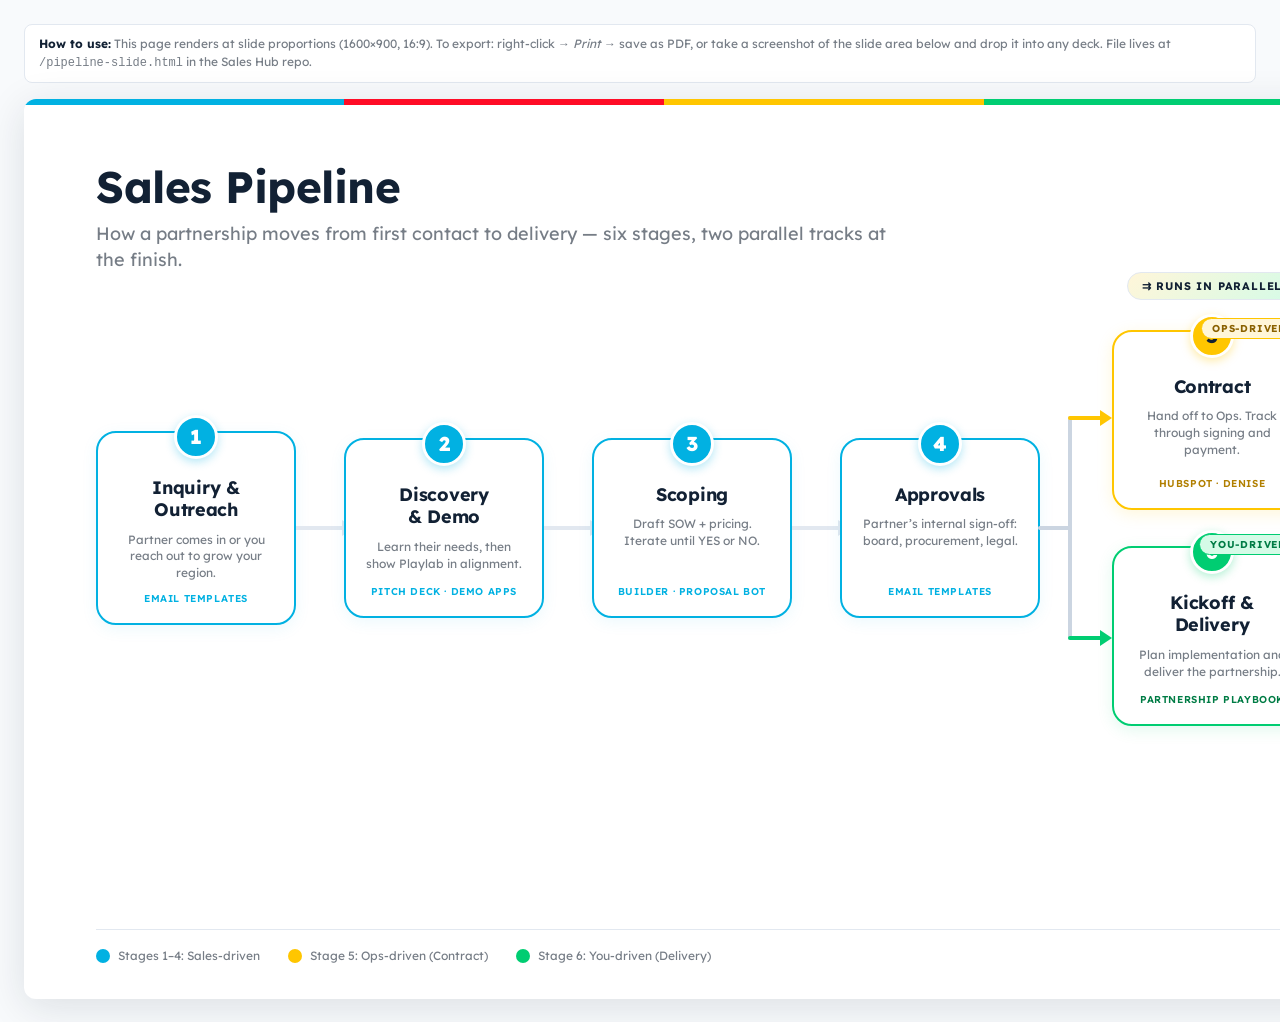
==== pipeline-slide.html @ c50a0f62 "Add slide-ready Sales Pipeline flow chart visual Standalone 1600×900 (16:9) flow chart page for embe" ====
<!DOCTYPE html>
<html lang="en">
<head>
  <meta charset="UTF-8">
  <meta name="viewport" content="width=device-width, initial-scale=1.0">
  <title>Playlab — Sales Pipeline (Slide)</title>
  <link href="https://fonts.googleapis.com/css2?family=Lexend:wght@300;400;500;600;700;800&display=swap" rel="stylesheet">
  <style>
    :root {
      --primary-dark: #122134;
      --secondary-dark: #767D86;
      --secondary-light: #EFF5F5;
      --accent-blue: #01B1E2;
      --accent-green: #00CD72;
      --accent-red: #FF0C26;
      --accent-pink: #F21DB7;
      --accent-gold: #FFC600;
      --accent-gold-light: #FFF6D9;
      --slate-50: #F8FAFC;
      --slate-100: #F1F5F9;
      --slate-200: #E2E8F0;
      --slate-500: #64748B;
      --slate-700: #334155;
    }

    * { box-sizing: border-box; margin: 0; padding: 0; }

    html, body {
      font-family: 'Lexend', sans-serif;
      color: var(--primary-dark);
      background: var(--slate-50);
      min-height: 100vh;
      -webkit-font-smoothing: antialiased;
    }

    .page-chrome {
      max-width: 1800px;
      margin: 0 auto;
      padding: 24px;
    }

    .chrome-note {
      font-size: 12px;
      color: var(--secondary-dark);
      margin-bottom: 16px;
      padding: 10px 14px;
      background: white;
      border: 1px solid var(--slate-200);
      border-radius: 8px;
      line-height: 1.5;
    }
    .chrome-note strong { color: var(--primary-dark); }

    /* 16:9 slide — renders at 1600x900 internally, scales to viewport */
    .slide {
      width: 1600px;
      height: 900px;
      margin: 0 auto;
      background: white;
      position: relative;
      box-shadow: 0 8px 40px rgba(18, 33, 52, 0.12);
      border-radius: 12px;
      padding: 64px 72px;
      overflow: hidden;
    }

    /* Decorative brand bar at top */
    .slide::before {
      content: '';
      position: absolute;
      top: 0;
      left: 0;
      right: 0;
      height: 6px;
      background: linear-gradient(
        to right,
        var(--accent-blue) 0%,
        var(--accent-blue) 20%,
        var(--accent-red) 20%,
        var(--accent-red) 40%,
        var(--accent-gold) 40%,
        var(--accent-gold) 60%,
        var(--accent-green) 60%,
        var(--accent-green) 80%,
        var(--accent-pink) 80%,
        var(--accent-pink) 100%
      );
    }

    /* Header */
    .slide-header {
      display: flex;
      justify-content: space-between;
      align-items: flex-start;
      margin-bottom: 56px;
    }

    .title-block h1 {
      font-size: 44px;
      font-weight: 700;
      letter-spacing: -0.5px;
      color: var(--primary-dark);
      line-height: 1.1;
    }

    .title-block .subtitle {
      font-size: 18px;
      font-weight: 400;
      color: var(--secondary-dark);
      margin-top: 10px;
      max-width: 800px;
      line-height: 1.4;
    }

    /* Playlab multicolor wordmark (recreated in HTML) */
    .logo {
      font-family: 'Lexend', sans-serif;
      font-size: 32px;
      font-weight: 800;
      letter-spacing: -1px;
      line-height: 1;
      display: inline-flex;
      align-items: baseline;
    }
    .logo span {
      mix-blend-mode: multiply;
    }
    .logo .l1 { color: var(--accent-blue); }
    .logo .l2 { color: var(--accent-red); margin-left: -3px; }
    .logo .l3 { color: var(--accent-gold); margin-left: -2px; }
    .logo .l4 { color: var(--accent-green); margin-left: -2px; }
    .logo .l5 { color: var(--accent-blue); margin-left: -3px; }
    .logo .l6 { color: var(--accent-red); margin-left: -2px; }
    .logo .l7 { color: var(--accent-gold); margin-left: -2px; }

    /* Flow chart wrapper */
    .flow {
      position: relative;
      display: flex;
      align-items: center;
      justify-content: flex-start;
      gap: 0;
      margin-bottom: 48px;
    }

    /* Node card */
    .node {
      flex-shrink: 0;
      width: 200px;
      min-height: 180px;
      background: white;
      border: 2.5px solid var(--accent-blue);
      border-radius: 20px;
      padding: 18px 16px;
      display: flex;
      flex-direction: column;
      align-items: center;
      text-align: center;
      position: relative;
      box-shadow: 0 4px 16px rgba(1, 177, 226, 0.08);
      transition: transform 0.2s;
    }

    .node-badge {
      position: absolute;
      top: -18px;
      left: 50%;
      transform: translateX(-50%);
      width: 44px;
      height: 44px;
      border-radius: 50%;
      background: var(--accent-blue);
      color: white;
      font-size: 20px;
      font-weight: 800;
      display: flex;
      align-items: center;
      justify-content: center;
      box-shadow: 0 3px 10px rgba(1, 177, 226, 0.3);
      border: 3px solid white;
    }

    .node-title {
      margin-top: 26px;
      font-size: 18px;
      font-weight: 700;
      color: var(--primary-dark);
      line-height: 1.25;
      letter-spacing: -0.3px;
    }

    .node-desc {
      margin-top: 10px;
      font-size: 12px;
      font-weight: 400;
      color: var(--secondary-dark);
      line-height: 1.4;
    }

    .node-resource {
      margin-top: auto;
      padding-top: 10px;
      font-size: 10px;
      font-weight: 600;
      color: var(--accent-blue);
      text-transform: uppercase;
      letter-spacing: 0.6px;
    }

    /* Stage 5 — orange (ops-driven) */
    .node.ops {
      border-color: var(--accent-gold);
      box-shadow: 0 4px 16px rgba(255, 198, 0, 0.15);
    }
    .node.ops .node-badge {
      background: var(--accent-gold);
      color: var(--primary-dark);
      box-shadow: 0 3px 10px rgba(255, 198, 0, 0.35);
    }
    .node.ops .node-resource { color: #b17f00; }

    /* Stage 6 — green (you-driven) */
    .node.you {
      border-color: var(--accent-green);
      box-shadow: 0 4px 16px rgba(0, 205, 114, 0.12);
    }
    .node.you .node-badge {
      background: var(--accent-green);
      color: white;
      box-shadow: 0 3px 10px rgba(0, 205, 114, 0.3);
    }
    .node.you .node-resource { color: #007c45; }

    /* Horizontal arrow */
    .arrow {
      width: 48px;
      height: 4px;
      background: var(--slate-200);
      position: relative;
      flex-shrink: 0;
    }
    .arrow::after {
      content: '';
      position: absolute;
      right: -10px;
      top: 50%;
      width: 0;
      height: 0;
      border-top: 8px solid transparent;
      border-bottom: 8px solid transparent;
      border-left: 12px solid var(--slate-200);
      transform: translateY(-50%);
    }

    /* Fork container (after stage 4) */
    .fork-wrap {
      position: relative;
      width: 72px;
      height: 400px;
      flex-shrink: 0;
      display: flex;
      align-items: center;
    }

    .fork-wrap svg {
      width: 100%;
      height: 100%;
      overflow: visible;
    }

    /* Parallel column (stages 5 and 6) */
    .parallel {
      display: flex;
      flex-direction: column;
      gap: 36px;
      flex-shrink: 0;
      position: relative;
    }

    .parallel .track-label {
      position: absolute;
      font-size: 10px;
      font-weight: 700;
      letter-spacing: 0.8px;
      text-transform: uppercase;
      padding: 3px 10px;
      border-radius: 12px;
      top: -14px;
      right: 12px;
    }
    .parallel .track-label.ops {
      background: var(--accent-gold-light);
      color: #8a6100;
      border: 1px solid var(--accent-gold);
    }
    .parallel .track-label.you {
      background: #d5fbe7;
      color: #007c45;
      border: 1px solid var(--accent-green);
    }

    /* Parallel callout (below or beside the parallel stages) */
    .parallel-note {
      font-size: 12px;
      color: var(--secondary-dark);
      font-style: italic;
      margin-top: 12px;
      text-align: center;
      max-width: 200px;
    }

    /* Bottom bar — legend / footer */
    .footer {
      position: absolute;
      bottom: 36px;
      left: 72px;
      right: 72px;
      display: flex;
      justify-content: space-between;
      align-items: center;
      padding-top: 18px;
      border-top: 1px solid var(--slate-200);
    }

    .legend {
      display: flex;
      gap: 28px;
      font-size: 12px;
      color: var(--secondary-dark);
    }
    .legend-item {
      display: flex;
      align-items: center;
      gap: 8px;
    }
    .legend-dot {
      width: 14px;
      height: 14px;
      border-radius: 50%;
      flex-shrink: 0;
    }
    .legend-dot.blue { background: var(--accent-blue); }
    .legend-dot.gold { background: var(--accent-gold); }
    .legend-dot.green { background: var(--accent-green); }

    .footer-meta {
      font-size: 11px;
      color: var(--secondary-dark);
      text-align: right;
    }

    /* "Parallel Tracks" label + bracket above stages 5 and 6 */
    .parallel-bracket {
      position: absolute;
      top: -58px;
      left: 0;
      right: 0;
      text-align: center;
    }
    .parallel-bracket-label {
      display: inline-block;
      font-size: 11px;
      font-weight: 700;
      letter-spacing: 0.8px;
      text-transform: uppercase;
      color: var(--primary-dark);
      padding: 6px 14px;
      background: linear-gradient(135deg, var(--accent-gold-light), #d5fbe7);
      border-radius: 20px;
      border: 1px solid var(--slate-200);
    }

    /* Responsive scaling for viewing at smaller sizes */
    @media (max-width: 1700px) {
      .slide {
        transform-origin: top center;
        transform: scale(calc((100vw - 48px) / 1600));
        margin-bottom: calc(900px * (calc((100vw - 48px) / 1600) - 1));
      }
    }
    @media (max-width: 900px) {
      .page-chrome { padding: 12px; }
    }

    /* Print / PDF export — strip chrome */
    @media print {
      .page-chrome { padding: 0; max-width: none; }
      .chrome-note { display: none; }
      .slide {
        box-shadow: none;
        border-radius: 0;
        transform: none;
        margin: 0;
      }
      @page { size: 1600px 900px; margin: 0; }
    }
  </style>
</head>
<body>
  <div class="page-chrome">
    <div class="chrome-note">
      <strong>How to use:</strong> This page renders at slide proportions (1600&times;900, 16:9). To export: right-click &rarr; <em>Print</em> &rarr; save as PDF, or take a screenshot of the slide area below and drop it into any deck. File lives at <code>/pipeline-slide.html</code> in the Sales Hub repo.
    </div>

    <div class="slide">

      <!-- Header -->
      <header class="slide-header">
        <div class="title-block">
          <h1>Sales Pipeline</h1>
          <p class="subtitle">How a partnership moves from first contact to delivery &mdash; six stages, two parallel tracks at the finish.</p>
        </div>
        <div class="logo" aria-label="Playlab">
          <span class="l1">P</span><span class="l2">l</span><span class="l3">a</span><span class="l4">y</span><span class="l5">l</span><span class="l6">a</span><span class="l7">b</span>
        </div>
      </header>

      <!-- Flow chart -->
      <div class="flow">

        <!-- Stage 1 -->
        <div class="node">
          <div class="node-badge">1</div>
          <div class="node-title">Inquiry &amp;<br>Outreach</div>
          <div class="node-desc">Partner comes in or you reach out to grow your region.</div>
          <div class="node-resource">Email Templates</div>
        </div>

        <div class="arrow"></div>

        <!-- Stage 2 -->
        <div class="node">
          <div class="node-badge">2</div>
          <div class="node-title">Discovery<br>&amp; Demo</div>
          <div class="node-desc">Learn their needs, then show Playlab in alignment.</div>
          <div class="node-resource">Pitch Deck · Demo Apps</div>
        </div>

        <div class="arrow"></div>

        <!-- Stage 3 -->
        <div class="node">
          <div class="node-badge">3</div>
          <div class="node-title">Scoping</div>
          <div class="node-desc">Draft SOW + pricing. Iterate until YES or NO.</div>
          <div class="node-resource">Builder · Proposal Bot</div>
        </div>

        <div class="arrow"></div>

        <!-- Stage 4 -->
        <div class="node">
          <div class="node-badge">4</div>
          <div class="node-title">Approvals</div>
          <div class="node-desc">Partner&rsquo;s internal sign-off: board, procurement, legal.</div>
          <div class="node-resource">Email Templates</div>
        </div>

        <!-- Fork SVG -->
        <div class="fork-wrap" aria-hidden="true">
          <svg viewBox="0 0 72 400" xmlns="http://www.w3.org/2000/svg" preserveAspectRatio="xMidYMid meet">
            <!-- Entry line from stage 4 (enters at midpoint) -->
            <path d="M0 200 L30 200" stroke="#CBD5E1" stroke-width="4" fill="none" stroke-linecap="round" />
            <!-- Vertical spine -->
            <path d="M30 90 L30 310" stroke="#CBD5E1" stroke-width="4" fill="none" stroke-linecap="round" />
            <!-- Top branch to stage 5 -->
            <path d="M30 90 L60 90" stroke="#FFC600" stroke-width="4" fill="none" stroke-linecap="round" />
            <!-- Bottom branch to stage 6 -->
            <path d="M30 310 L60 310" stroke="#00CD72" stroke-width="4" fill="none" stroke-linecap="round" />
            <!-- Top arrow head (gold) -->
            <path d="M60 82 L72 90 L60 98 Z" fill="#FFC600" />
            <!-- Bottom arrow head (green) -->
            <path d="M60 302 L72 310 L60 318 Z" fill="#00CD72" />
          </svg>
        </div>

        <!-- Parallel column -->
        <div class="parallel">
          <div class="parallel-bracket">
            <span class="parallel-bracket-label">&#x21C9; Runs in parallel</span>
          </div>

          <!-- Stage 5 -->
          <div class="node ops">
            <div class="node-badge">5</div>
            <span class="track-label ops">Ops-driven</span>
            <div class="node-title">Contract</div>
            <div class="node-desc">Hand off to Ops. Track through signing and payment.</div>
            <div class="node-resource">HubSpot · Denise</div>
          </div>

          <!-- Stage 6 -->
          <div class="node you">
            <div class="node-badge">6</div>
            <span class="track-label you">You-driven</span>
            <div class="node-title">Kickoff &amp;<br>Delivery</div>
            <div class="node-desc">Plan implementation and deliver the partnership.</div>
            <div class="node-resource">Partnership Playbook</div>
          </div>
        </div>

      </div>

      <!-- Footer -->
      <div class="footer">
        <div class="legend">
          <div class="legend-item"><span class="legend-dot blue"></span>Stages 1&ndash;4: Sales-driven</div>
          <div class="legend-item"><span class="legend-dot gold"></span>Stage 5: Ops-driven (Contract)</div>
          <div class="legend-item"><span class="legend-dot green"></span>Stage 6: You-driven (Delivery)</div>
        </div>
        <div class="footer-meta">
          Internal reference &middot; <span style="color:var(--primary-dark);font-weight:600">playlab.ai</span>
        </div>
      </div>

    </div>
  </div>
</body>
</html>
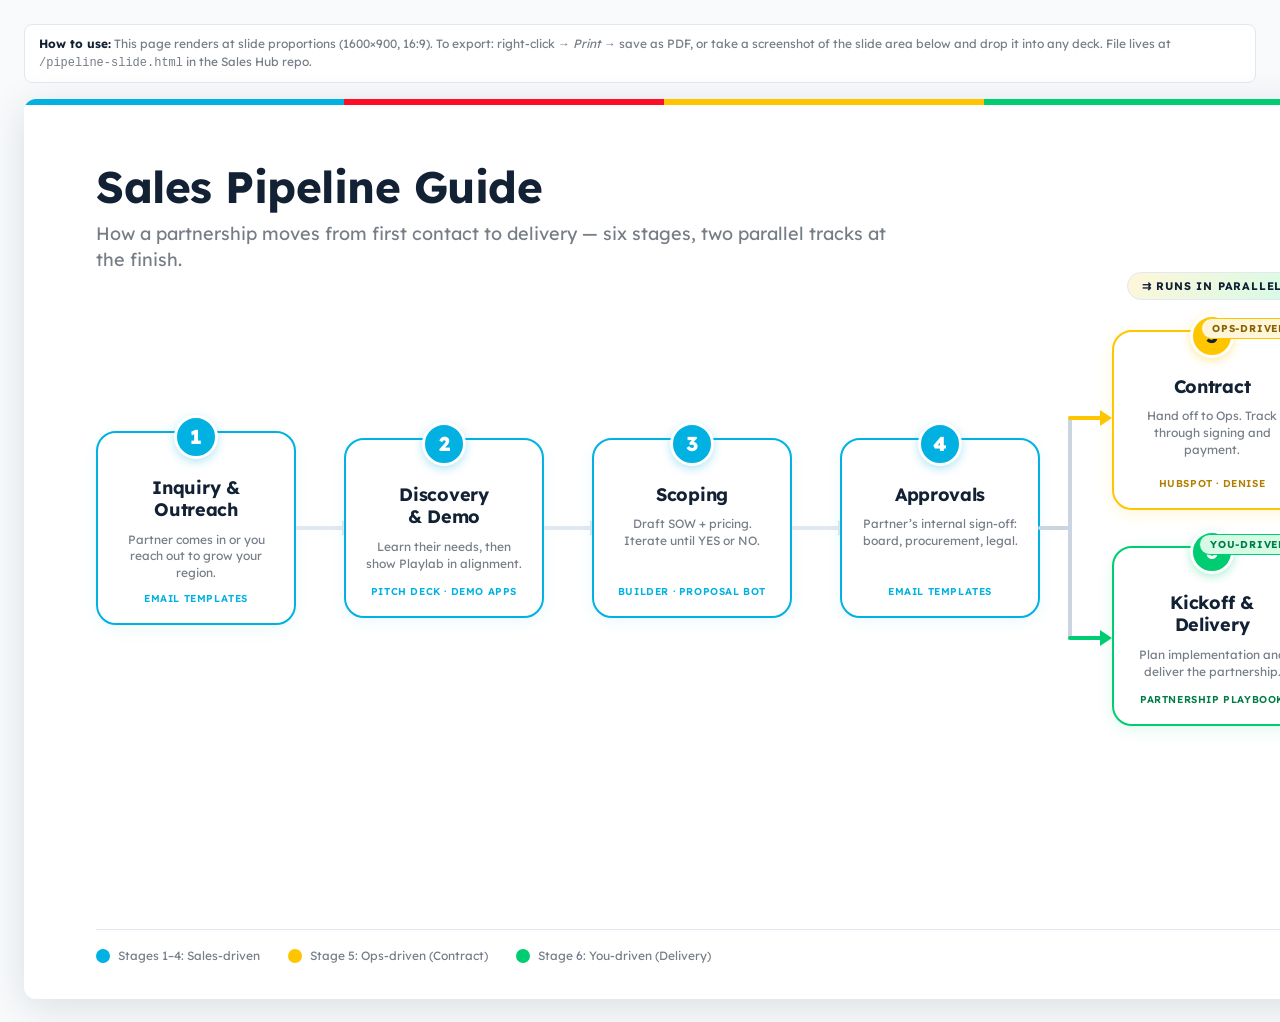
==== commit 90e0bd5c: "Rename to Sales Pipeline Guide + add export mode to slide page - Tab button, welcome card, and page " ====
--- a/pipeline-slide.html
+++ b/pipeline-slide.html
@@ -3,7 +3,7 @@
 <head>
   <meta charset="UTF-8">
   <meta name="viewport" content="width=device-width, initial-scale=1.0">
-  <title>Playlab — Sales Pipeline (Slide)</title>
+  <title>Playlab — Sales Pipeline Guide (Slide)</title>
   <link href="https://fonts.googleapis.com/css2?family=Lexend:wght@300;400;500;600;700;800&display=swap" rel="stylesheet">
   <style>
     :root {
@@ -394,9 +394,25 @@
       }
       @page { size: 1600px 900px; margin: 0; }
     }
+
+    /* Export mode — activated via ?export=1 query param for headless renders */
+    html.export .page-chrome { padding: 0 !important; max-width: none !important; }
+    html.export .chrome-note { display: none !important; }
+    html.export body { background: white !important; }
+    html.export .slide {
+      box-shadow: none !important;
+      border-radius: 0 !important;
+      margin: 0 !important;
+      transform: none !important;
+    }
   </style>
 </head>
 <body>
+  <script>
+    if (/[?&]export=1/.test(window.location.search)) {
+      document.documentElement.classList.add('export');
+    }
+  </script>
   <div class="page-chrome">
     <div class="chrome-note">
       <strong>How to use:</strong> This page renders at slide proportions (1600&times;900, 16:9). To export: right-click &rarr; <em>Print</em> &rarr; save as PDF, or take a screenshot of the slide area below and drop it into any deck. File lives at <code>/pipeline-slide.html</code> in the Sales Hub repo.
@@ -407,7 +423,7 @@
       <!-- Header -->
       <header class="slide-header">
         <div class="title-block">
-          <h1>Sales Pipeline</h1>
+          <h1>Sales Pipeline Guide</h1>
           <p class="subtitle">How a partnership moves from first contact to delivery &mdash; six stages, two parallel tracks at the finish.</p>
         </div>
         <div class="logo" aria-label="Playlab">
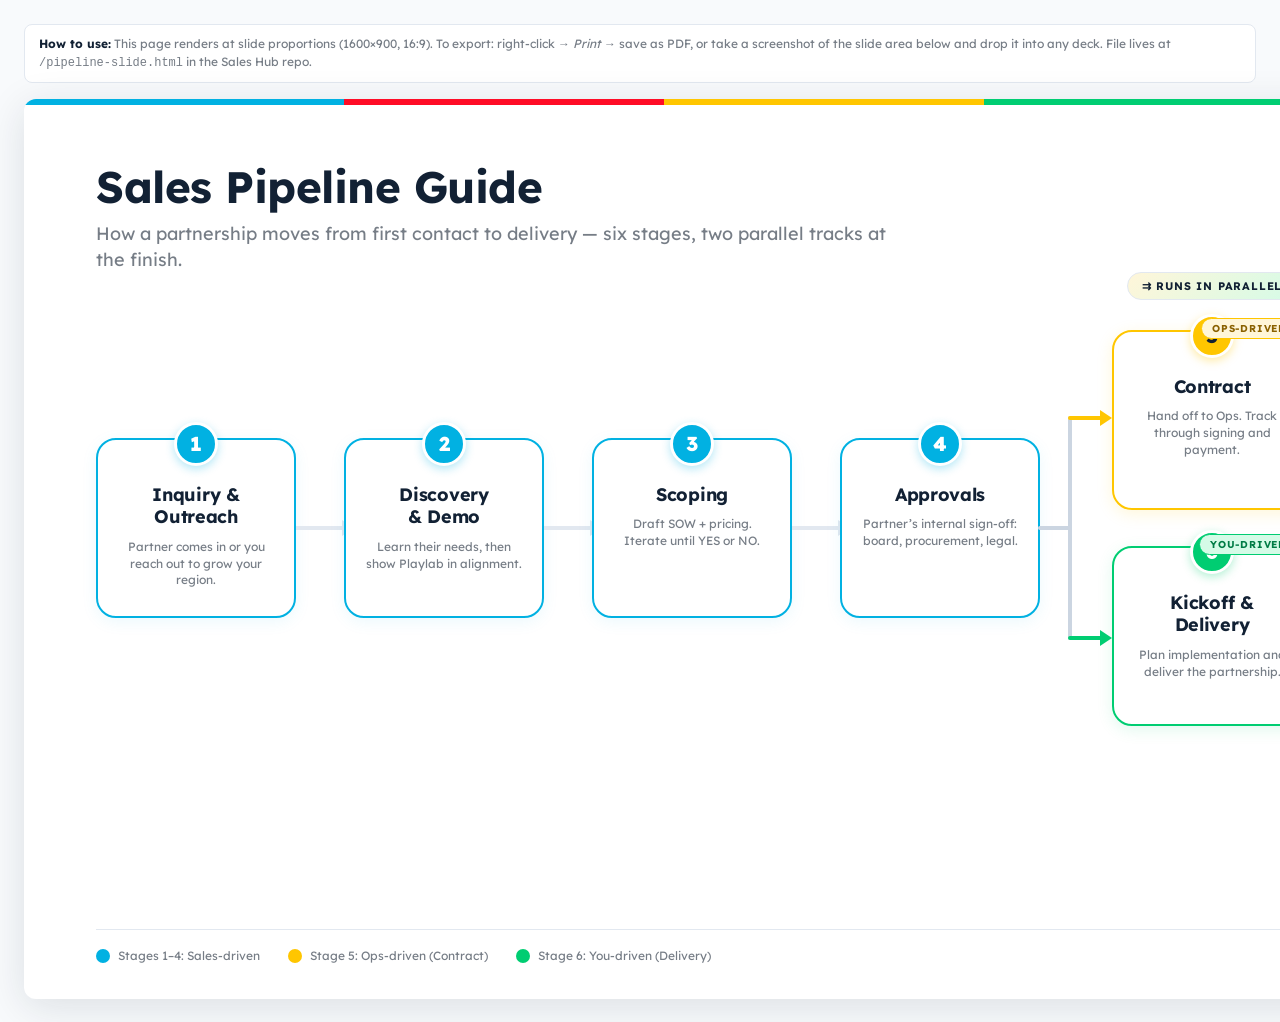
==== commit 2d0ad079: "Align web + slide colors to Playlab brand palette; drop Key Resources from slide Slide (pipeline-sli" ====
--- a/pipeline-slide.html
+++ b/pipeline-slide.html
@@ -439,7 +439,6 @@
           <div class="node-badge">1</div>
           <div class="node-title">Inquiry &amp;<br>Outreach</div>
           <div class="node-desc">Partner comes in or you reach out to grow your region.</div>
-          <div class="node-resource">Email Templates</div>
         </div>
 
         <div class="arrow"></div>
@@ -449,7 +448,6 @@
           <div class="node-badge">2</div>
           <div class="node-title">Discovery<br>&amp; Demo</div>
           <div class="node-desc">Learn their needs, then show Playlab in alignment.</div>
-          <div class="node-resource">Pitch Deck · Demo Apps</div>
         </div>
 
         <div class="arrow"></div>
@@ -459,7 +457,6 @@
           <div class="node-badge">3</div>
           <div class="node-title">Scoping</div>
           <div class="node-desc">Draft SOW + pricing. Iterate until YES or NO.</div>
-          <div class="node-resource">Builder · Proposal Bot</div>
         </div>
 
         <div class="arrow"></div>
@@ -469,7 +466,6 @@
           <div class="node-badge">4</div>
           <div class="node-title">Approvals</div>
           <div class="node-desc">Partner&rsquo;s internal sign-off: board, procurement, legal.</div>
-          <div class="node-resource">Email Templates</div>
         </div>
 
         <!-- Fork SVG -->
@@ -502,8 +498,7 @@
             <span class="track-label ops">Ops-driven</span>
             <div class="node-title">Contract</div>
             <div class="node-desc">Hand off to Ops. Track through signing and payment.</div>
-            <div class="node-resource">HubSpot · Denise</div>
-          </div>
+            </div>
 
           <!-- Stage 6 -->
           <div class="node you">
@@ -511,8 +506,7 @@
             <span class="track-label you">You-driven</span>
             <div class="node-title">Kickoff &amp;<br>Delivery</div>
             <div class="node-desc">Plan implementation and deliver the partnership.</div>
-            <div class="node-resource">Partnership Playbook</div>
-          </div>
+            </div>
         </div>
 
       </div>
